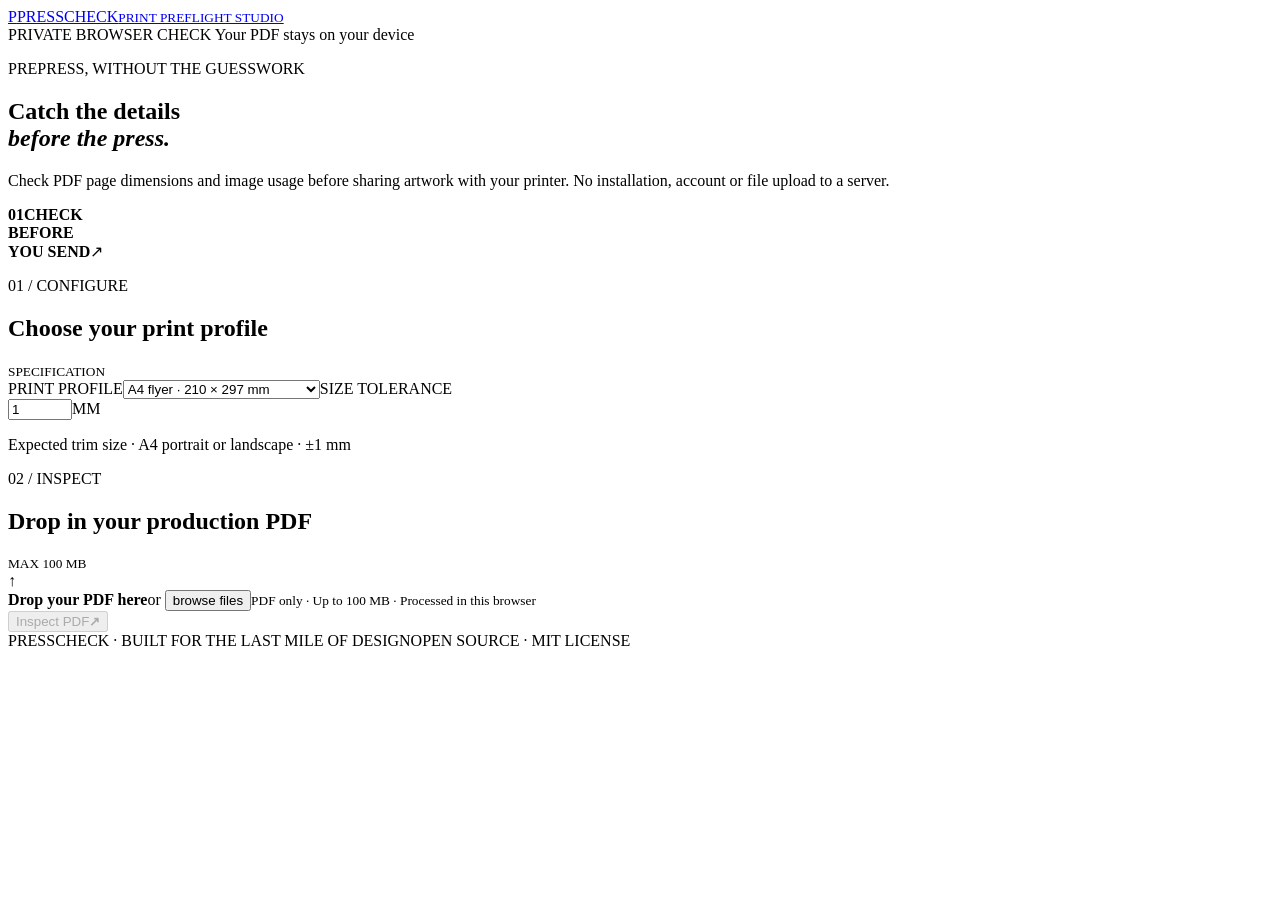
==== site/index.html @ 1e1d20f9 "feat: deploy browser-based PressCheck on GitHub Pages" ====
<!doctype html><html lang="en"><head><meta charset="utf-8"><meta name="viewport" content="width=device-width,initial-scale=1"><meta name="theme-color" content="#101817"><meta name="description" content="Free browser-based PDF print preflight. Inspect page dimensions and image usage without uploading artwork."><title>PressCheck — PDF Print Preflight</title><link rel="stylesheet" href="./styles.css"></head><body><header class="topbar"><a class="brand" href="./"><span class="mark">P</span><span>PRESSCHECK<small>PRINT PREFLIGHT STUDIO</small></span></a><div class="privacy"><i></i> PRIVATE BROWSER CHECK <span>Your PDF stays on your device</span></div></header><main class="shell"><section class="hero"><div><p class="eyebrow">PREPRESS, WITHOUT THE GUESSWORK</p><h1>Catch the details<br><em>before the press.</em></h1><p class="lede">Check PDF page dimensions and image usage before sharing artwork with your printer. No installation, account or file upload to a server.</p></div><div class="stamp"><b>01</b><strong>CHECK<br>BEFORE<br>YOU SEND</strong><span>↗</span></div></section><section class="workspace"><div class="section-head"><div><p class="eyebrow">01 / CONFIGURE</p><h2>Choose your print profile</h2></div><small>SPECIFICATION</small></div><div class="config"><label>PRINT PROFILE<select id="profile"><option value="a4">A4 flyer · 210 × 297 mm</option><option value="a3">A3 poster · 297 × 420 mm</option><option value="card">Business card · 90 × 54 mm</option><option value="label">Product label · 100 × 150 mm</option><option value="custom">Custom / inspect only</option></select></label><label>SIZE TOLERANCE<div class="suffix"><input id="tolerance" type="number" min="0" max="10" step=".1" value="1"><span>MM</span></div></label><p class="hint" id="profile-note">Expected trim size · A4 portrait or landscape · ±1 mm</p></div><div class="section-head upload-head"><div><p class="eyebrow">02 / INSPECT</p><h2>Drop in your production PDF</h2></div><small>MAX 100 MB</small></div><div id="drop" class="drop" tabindex="0" role="button" aria-label="Choose a PDF"><input id="file" type="file" accept=".pdf,application/pdf" hidden><div class="up">↑</div><b>Drop your PDF here</b><span>or <button id="browse" class="link" type="button">browse files</button></span><small>PDF only · Up to 100 MB · Processed in this browser</small></div><div id="chosen" class="chosen" hidden><b class="pdf">PDF</b><span><strong id="filename"></strong><small id="filesize"></small></span><button id="remove" aria-label="Remove file">×</button></div><button id="run" class="run" disabled><span>Inspect PDF</span><b>↗</b></button><p id="error" class="error" role="alert" hidden></p><p id="progress" class="progress" role="status" hidden>Reading PDF in your browser…</p></section><section id="results" class="results" hidden><div class="section-head"><div><p class="eyebrow">03 / RESULTS</p><h2>Preflight overview</h2></div><div class="exports"><button id="csv">Export CSV ↓</button><button id="json">Export JSON ↓</button><button id="html">Save report ↓</button></div></div><div class="reporthead"><div><h3 id="report-name"></h3><p id="report-meta"></p></div><span id="status" class="status"></span></div><div id="metrics" class="metrics"></div><div class="columns"><div class="panel"><h3>Findings</h3><div id="findings"></div></div><div class="panel"><h3>Page inspection</h3><div id="pages"></div></div></div><div class="notice"><b>IMPORTANT LIMITATIONS</b><p>This hosted edition checks PDF readability, page dimensions and image usage. It cannot reliably inspect TrimBox/BleedBox, font embedding, effective image DPI, color profiles or PDF/X compliance. For a complete technical preflight, use the Python edition in the repository or have your printer verify the final PDF.</p></div></section><footer><span>PRESSCHECK · BUILT FOR THE LAST MILE OF DESIGN</span><span>OPEN SOURCE · MIT LICENSE</span></footer></main><script type="module" src="./app.js"></script></body></html>
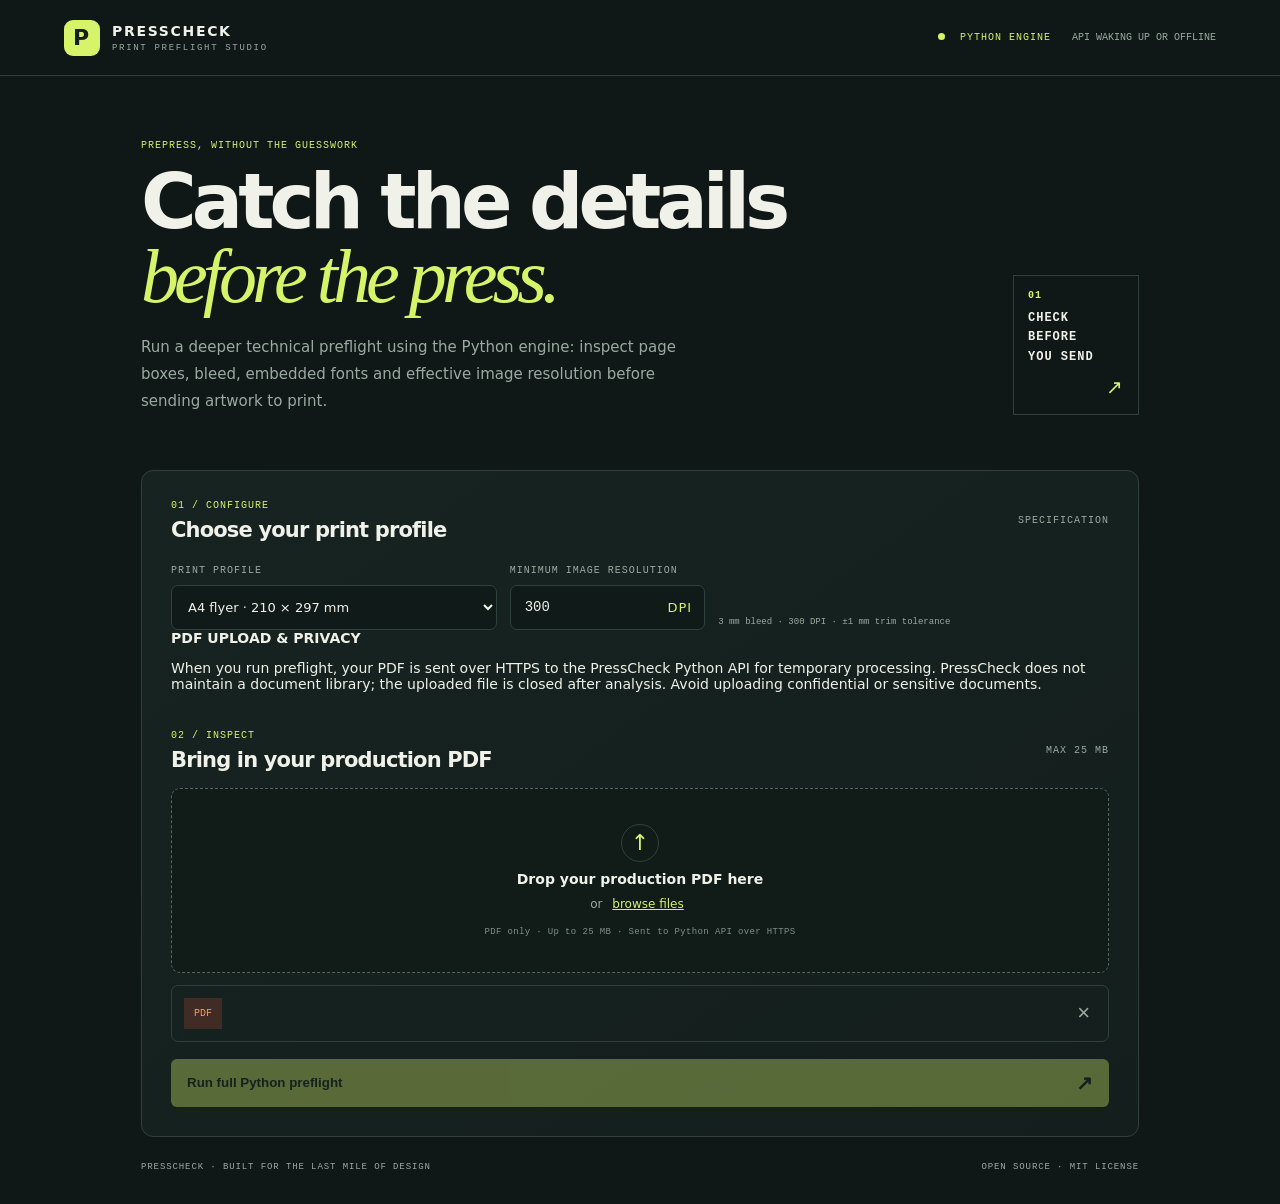
==== commit a97c924e: "feat: explain cloud processing and show backend status" ====
--- a/site/index.html
+++ b/site/index.html
@@ -1 +1 @@
-<!doctype html><html lang="en"><head><meta charset="utf-8"><meta name="viewport" content="width=device-width,initial-scale=1"><meta name="theme-color" content="#101817"><meta name="description" content="Free browser-based PDF print preflight. Inspect page dimensions and image usage without uploading artwork."><title>PressCheck — PDF Print Preflight</title><link rel="stylesheet" href="./styles.css"></head><body><header class="topbar"><a class="brand" href="./"><span class="mark">P</span><span>PRESSCHECK<small>PRINT PREFLIGHT STUDIO</small></span></a><div class="privacy"><i></i> PRIVATE BROWSER CHECK <span>Your PDF stays on your device</span></div></header><main class="shell"><section class="hero"><div><p class="eyebrow">PREPRESS, WITHOUT THE GUESSWORK</p><h1>Catch the details<br><em>before the press.</em></h1><p class="lede">Check PDF page dimensions and image usage before sharing artwork with your printer. No installation, account or file upload to a server.</p></div><div class="stamp"><b>01</b><strong>CHECK<br>BEFORE<br>YOU SEND</strong><span>↗</span></div></section><section class="workspace"><div class="section-head"><div><p class="eyebrow">01 / CONFIGURE</p><h2>Choose your print profile</h2></div><small>SPECIFICATION</small></div><div class="config"><label>PRINT PROFILE<select id="profile"><option value="a4">A4 flyer · 210 × 297 mm</option><option value="a3">A3 poster · 297 × 420 mm</option><option value="card">Business card · 90 × 54 mm</option><option value="label">Product label · 100 × 150 mm</option><option value="custom">Custom / inspect only</option></select></label><label>SIZE TOLERANCE<div class="suffix"><input id="tolerance" type="number" min="0" max="10" step=".1" value="1"><span>MM</span></div></label><p class="hint" id="profile-note">Expected trim size · A4 portrait or landscape · ±1 mm</p></div><div class="section-head upload-head"><div><p class="eyebrow">02 / INSPECT</p><h2>Drop in your production PDF</h2></div><small>MAX 100 MB</small></div><div id="drop" class="drop" tabindex="0" role="button" aria-label="Choose a PDF"><input id="file" type="file" accept=".pdf,application/pdf" hidden><div class="up">↑</div><b>Drop your PDF here</b><span>or <button id="browse" class="link" type="button">browse files</button></span><small>PDF only · Up to 100 MB · Processed in this browser</small></div><div id="chosen" class="chosen" hidden><b class="pdf">PDF</b><span><strong id="filename"></strong><small id="filesize"></small></span><button id="remove" aria-label="Remove file">×</button></div><button id="run" class="run" disabled><span>Inspect PDF</span><b>↗</b></button><p id="error" class="error" role="alert" hidden></p><p id="progress" class="progress" role="status" hidden>Reading PDF in your browser…</p></section><section id="results" class="results" hidden><div class="section-head"><div><p class="eyebrow">03 / RESULTS</p><h2>Preflight overview</h2></div><div class="exports"><button id="csv">Export CSV ↓</button><button id="json">Export JSON ↓</button><button id="html">Save report ↓</button></div></div><div class="reporthead"><div><h3 id="report-name"></h3><p id="report-meta"></p></div><span id="status" class="status"></span></div><div id="metrics" class="metrics"></div><div class="columns"><div class="panel"><h3>Findings</h3><div id="findings"></div></div><div class="panel"><h3>Page inspection</h3><div id="pages"></div></div></div><div class="notice"><b>IMPORTANT LIMITATIONS</b><p>This hosted edition checks PDF readability, page dimensions and image usage. It cannot reliably inspect TrimBox/BleedBox, font embedding, effective image DPI, color profiles or PDF/X compliance. For a complete technical preflight, use the Python edition in the repository or have your printer verify the final PDF.</p></div></section><footer><span>PRESSCHECK · BUILT FOR THE LAST MILE OF DESIGN</span><span>OPEN SOURCE · MIT LICENSE</span></footer></main><script type="module" src="./app.js"></script></body></html>+<!doctype html><html lang="en"><head><meta charset="utf-8"><meta name="viewport" content="width=device-width,initial-scale=1"><meta name="theme-color" content="#101817"><meta name="description" content="Free online Python PDF print preflight. Inspect page boxes, bleed, embedded fonts and effective image DPI."><title>PressCheck — PDF Print Preflight</title><link rel="stylesheet" href="./styles.css"></head><body><header class="topbar"><a class="brand" href="./"><span class="mark">P</span><span>PRESSCHECK<small>PRINT PREFLIGHT STUDIO</small></span></a><div class="privacy"><i></i> PYTHON ENGINE <span id="api-status" data-state="checking">CONNECTING…</span></div></header><main class="shell"><section class="hero"><div><p class="eyebrow">PREPRESS, WITHOUT THE GUESSWORK</p><h1>Catch the details<br><em>before the press.</em></h1><p class="lede">Run a deeper technical preflight using the Python engine: inspect page boxes, bleed, embedded fonts and effective image resolution before sending artwork to print.</p></div><div class="stamp"><b>01</b><strong>CHECK<br>BEFORE<br>YOU SEND</strong><span>↗</span></div></section><section class="workspace"><div class="section-head"><div><p class="eyebrow">01 / CONFIGURE</p><h2>Choose your print profile</h2></div><small>SPECIFICATION</small></div><div class="config"><label>PRINT PROFILE<select id="profile"><option value="a4-flyer">A4 flyer · 210 × 297 mm</option><option value="a3-poster">A3 poster · 297 × 420 mm</option><option value="business-card">Business card · 90 × 54 mm</option><option value="label">Product label · 100 × 150 mm</option></select></label><label>MINIMUM IMAGE RESOLUTION<div class="suffix"><input id="dpi" type="number" min="72" max="1200" value="300"><span>DPI</span></div></label><p class="hint" id="spec-summary">3 mm bleed · 300 DPI · ±1 mm trim tolerance</p></div><div class="cloud-notice"><b>PDF UPLOAD & PRIVACY</b><p>When you run preflight, your PDF is sent over HTTPS to the PressCheck Python API for temporary processing. PressCheck does not maintain a document library; the uploaded file is closed after analysis. Avoid uploading confidential or sensitive documents.</p></div><div class="section-head upload-head"><div><p class="eyebrow">02 / INSPECT</p><h2>Bring in your production PDF</h2></div><small>MAX 25 MB</small></div><div id="dropzone" class="drop" tabindex="0" role="button" aria-label="Choose or drop a PDF file"><input id="file" type="file" accept="application/pdf,.pdf" hidden><div class="up">↑</div><b>Drop your production PDF here</b><span>or <button type="button" id="browse" class="link">browse files</button></span><small>PDF only · Up to 25 MB · Sent to Python API over HTTPS</small></div><div id="selected-file" class="chosen" hidden><b class="pdf">PDF</b><span><strong id="file-name"></strong><small id="file-size"></small></span><button id="remove-file" aria-label="Remove selected file">×</button></div><button id="run" class="run" disabled><span>Run full Python preflight</span><b>↗</b></button><p id="error" class="error" role="alert" hidden></p><p id="progress" class="progress" role="status" hidden>Sending PDF securely to the Python preflight service…</p></section><section id="results" class="results" hidden><div class="section-head"><div><p class="eyebrow">03 / RESULTS</p><h2>Production report</h2></div><div class="exports"><button id="export-csv">Export CSV ↓</button><button id="export-json">Export JSON ↓</button><button id="export-html">Save report ↓</button></div></div><div class="reporthead"><div><h3 id="report-name"></h3><p id="report-meta"></p></div><span id="report-status" class="status"></span></div><div id="metrics" class="metrics"></div><div class="columns"><div class="panel"><div class="panel-head"><h3>Findings</h3><span id="finding-count"></span></div><div id="findings" class="findings"></div></div><div class="panel"><div class="panel-head"><h3>Page inspection</h3><span id="page-count"></span></div><div id="pages" class="pages"></div></div></div><div class="notice"><b>IMPORTANT LIMITATIONS</b><p>This is an advisory preflight, not PDF/X certification. Color-space and output-intent compliance are not certified. Bleed-box dimensions do not prove that artwork visually extends through bleed; always confirm the printer's requirements.</p></div></section><footer><span>PRESSCHECK · BUILT FOR THE LAST MILE OF DESIGN</span><span>OPEN SOURCE · MIT LICENSE</span></footer></main><script src="./config.js"></script><script src="./app.js" defer></script></body></html>
--- a/site/styles.css
+++ b/site/styles.css
@@ -0,0 +1 @@
+:root{color-scheme:dark;--bg:#101817;--panel:#172321;--line:#30413c;--text:#f0f2e9;--muted:#9baaa1;--lime:#d7f36a;--orange:#ff9a66;--red:#ff776f;--mono:ui-monospace,SFMono-Regular,Consolas,monospace;--sans:Inter,ui-sans-serif,system-ui,-apple-system,"Segoe UI",sans-serif}*{box-sizing:border-box}body{margin:0;background:var(--bg);color:var(--text);font:14px var(--sans)}.topbar{height:76px;padding:0 max(5vw,24px);display:flex;align-items:center;justify-content:space-between;border-bottom:1px solid var(--line)}.brand{display:flex;align-items:center;gap:12px;text-decoration:none;color:var(--text);font-size:14px;font-weight:750;letter-spacing:.12em}.brand small{display:block;color:var(--muted);font:9px var(--mono);margin-top:4px}.mark{width:36px;height:36px;background:var(--lime);color:#14201b;display:grid;place-items:center;border-radius:9px;font-size:22px}.privacy,.eyebrow,.stamp,.config label,.hint,.drop small,.section-head>small,footer,.status,.panel h3,.metric span{font:10px var(--mono);letter-spacing:.1em}.privacy{color:var(--lime)}.privacy i{display:inline-block;width:7px;height:7px;border-radius:50%;background:var(--lime);margin-right:8px}.privacy span{color:var(--muted);letter-spacing:0;margin-left:14px}.shell{max-width:1050px;margin:auto;padding:64px 26px 24px}.hero{display:flex;align-items:flex-end;justify-content:space-between;padding-bottom:55px}.eyebrow{color:var(--lime);margin:0 0 14px}.hero h1{font-size:clamp(46px,7vw,76px);line-height:.98;letter-spacing:-.065em;margin:0;font-weight:650}.hero h1 em{font-family:Georgia,serif;color:var(--lime);font-weight:500}.lede{max-width:560px;color:var(--muted);font-size:15px;line-height:1.8;margin:20px 0 0}.stamp{width:126px;height:140px;border:1px solid var(--line);padding:14px;color:var(--lime);display:flex;flex-direction:column;justify-content:space-between}.stamp strong{font-size:12px;line-height:1.6;color:var(--text)}.stamp span{align-self:flex-end;font-size:20px}.workspace,.results{background:linear-gradient(145deg,#172321,#141f1d);border:1px solid var(--line);border-radius:12px;padding:29px}.section-head{display:flex;align-items:center;justify-content:space-between;gap:16px;margin-bottom:23px}.section-head h2{font-size:21px;letter-spacing:-.04em;margin:0}.section-head .eyebrow{margin-bottom:7px}.section-head>small{color:var(--muted)}.config{display:grid;grid-template-columns:1fr .6fr 1.2fr;gap:13px;align-items:end}.config label{color:var(--muted)}select,.suffix{width:100%;height:45px;margin-top:9px;background:#101a18;border:1px solid var(--line);border-radius:7px;color:var(--text);padding:0 12px;font:13px var(--sans)}.suffix{display:flex;align-items:center}.suffix input{width:100%;background:none;border:0;color:var(--text);outline:0;font:14px var(--mono)}.suffix span{color:var(--lime)}.hint{margin:0;color:var(--muted);font-size:9px;line-height:1.7;letter-spacing:0}.upload-head{margin:38px 0 16px}.drop{min-height:185px;border:1px dashed #52675f;background:#111c19;border-radius:9px;display:flex;flex-direction:column;align-items:center;justify-content:center;gap:9px;cursor:pointer}.drop:hover,.drop.drag{border-color:var(--lime);background:#192722}.up{width:38px;height:38px;border:1px solid var(--line);border-radius:50%;display:grid;place-items:center;color:var(--lime);font-size:22px}.drop>span{color:var(--muted);font-size:12px}.drop small{color:#819087;font-size:9px;letter-spacing:.04em;margin-top:6px}.link{border:0;background:none;color:var(--lime);text-decoration:underline;cursor:pointer;font:inherit}.chosen{display:flex;align-items:center;gap:12px;padding:12px;border:1px solid var(--line);border-radius:7px;margin-top:12px}.pdf{padding:10px;background:#402b25;color:var(--orange);font:10px var(--mono)}.chosen span{flex:1;min-width:0}.chosen strong,.chosen small{display:block;overflow:hidden;text-overflow:ellipsis;white-space:nowrap}.chosen small{font:10px var(--mono);color:var(--muted);margin-top:4px}.chosen button{background:none;border:0;color:var(--muted);font-size:22px}.run{width:100%;height:48px;margin-top:17px;border:0;border-radius:6px;background:var(--lime);color:#17201b;padding:0 16px;display:flex;justify-content:space-between;align-items:center;font-weight:750;cursor:pointer}.run:disabled{opacity:.35;cursor:not-allowed}.run b{font-size:20px}.error{color:var(--red)}.progress{color:var(--lime);font:11px var(--mono)}.results{margin-top:24px}.exports{display:flex;gap:7px;flex-wrap:wrap}.exports button{background:transparent;border:1px solid var(--line);border-radius:5px;color:var(--text);padding:9px;font:10px var(--mono);cursor:pointer}.exports button:hover{border-color:var(--lime);color:var(--lime)}.reporthead{border-top:1px solid var(--line);padding:20px 0;display:flex;justify-content:space-between;gap:14px;align-items:center}.reporthead h3{margin:0 0 5px;font-size:18px;overflow-wrap:anywhere}.reporthead p{margin:0;color:var(--muted);font:10px var(--mono)}.status{color:var(--lime);background:#263b2a;padding:8px;border-radius:4px}.status.attention{color:var(--orange);background:#422c27}.metrics{display:grid;grid-template-columns:repeat(4,1fr);gap:10px;margin-bottom:15px}.metric{padding:15px;background:#101a18;border:1px solid var(--line);border-radius:7px}.metric strong{font:26px var(--mono);display:block;margin-bottom:7px}.metric span{color:var(--muted);font-size:9px}.columns{display:grid;grid-template-columns:1fr 1fr;gap:13px}.panel{border:1px solid var(--line);border-radius:7px;padding:15px;min-width:0}.panel h3{margin:0 0 10px}.finding,.page{padding:12px 0;border-top:1px solid #293832;font-size:12px;line-height:1.6}.finding small,.page small{display:block;color:var(--muted);font-size:10px}.finding b{font:10px var(--mono);text-transform:uppercase}.error-label{color:var(--red)}.warn-label{color:var(--orange)}.ok-label{color:var(--lime)}.notice{margin-top:14px;padding:14px;border-left:2px solid var(--orange);background:#1d2925;color:var(--muted);font-size:11px;line-height:1.7}.notice b{color:var(--orange);font:10px var(--mono)}.notice p{margin:6px 0 0}footer{display:flex;justify-content:space-between;color:var(--muted);font-size:9px;padding:25px 0 8px}@media(max-width:720px){.topbar{height:65px}.privacy span{display:none}.shell{padding:40px 16px 20px}.hero{padding-bottom:34px}.stamp{width:95px;height:110px;padding:10px}.hero h1{font-size:clamp(40px,10vw,62px)}.lede{font-size:13px}.workspace,.results{padding:18px}.config{grid-template-columns:1fr 1fr}.config label:first-child{grid-column:1/-1}.hint{align-self:center}.metrics{grid-template-columns:repeat(2,1fr)}}@media(max-width:450px){.stamp{display:none}.config{grid-template-columns:1fr}.config label:first-child{grid-column:auto}.columns{grid-template-columns:1fr}.section-head{align-items:flex-start;flex-direction:column}.reporthead{align-items:flex-start;flex-direction:column}footer{flex-direction:column;gap:8px}}
